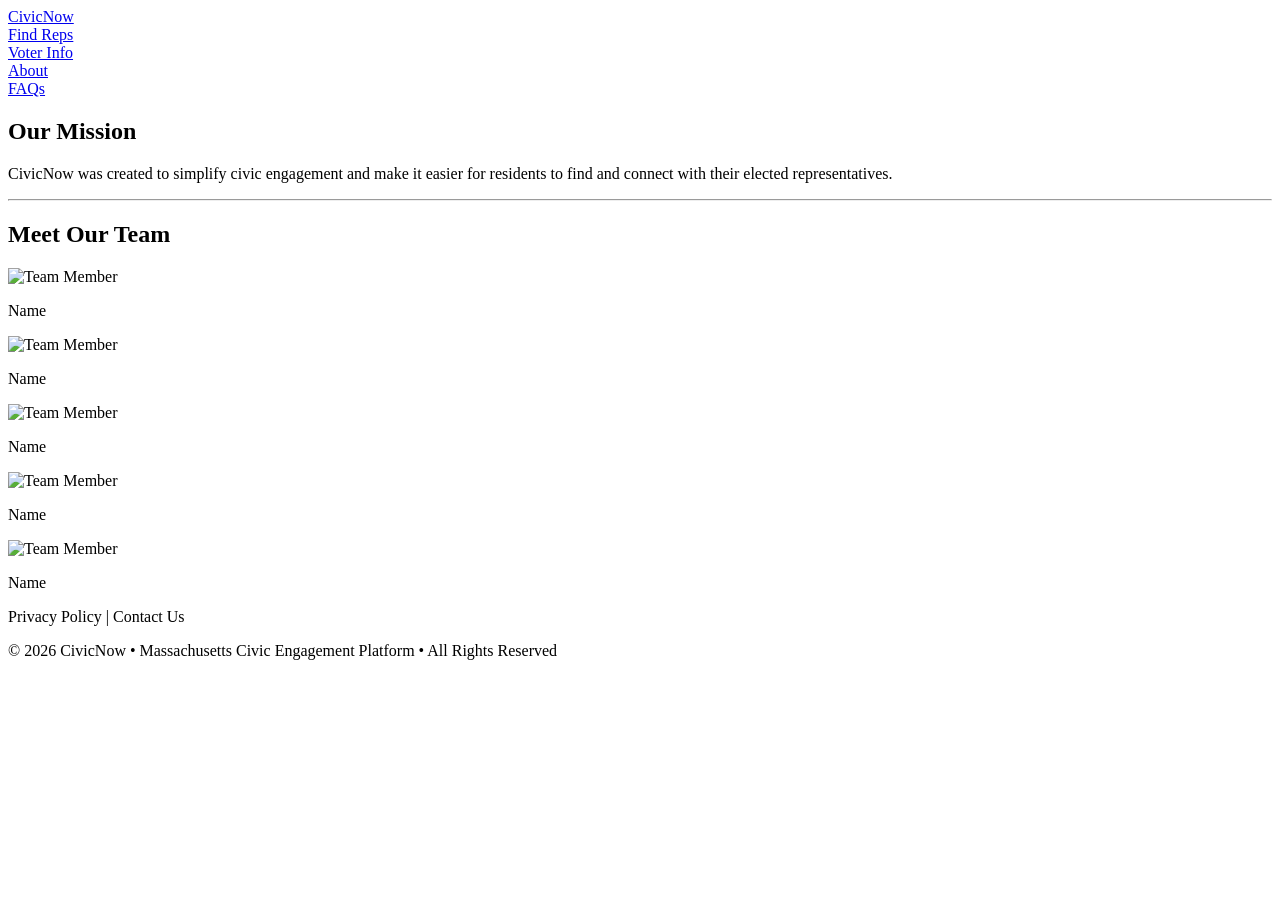
==== About.html @ c59959f0 "Update About.html" ====
<!DOCTYPE html>
<html lang="en">

<head>

<meta charset="UTF-8">
<meta name="viewport" content="width=device-width, initial-scale=1.0">

<title>CivicNow</title>

<link rel="preconnect" href="https://fonts.googleapis.com">
<link rel="preconnect" href="https://fonts.gstatic.com" crossorigin>

<link href="https://fonts.googleapis.com/css2?family=Inter:wght@400;600&display=swap" rel="stylesheet">

<link rel="stylesheet" href="style.css">

</head>

<body>


<!-- HEADER -->

<header>

<div class="header-container">

<a href="index.html"><div class="logo"> <div class="nav-box">
CivicNow</div>
</div>
</a>

<!--Navigation-->
<nav class="main-nav">

<a href="FindReps.html">
<div class="nav-box">Find Reps</div>
</a>

<a href="VoterInfo.html">
<div class="nav-box">Voter Info</div>
</a>

<a href="About.html" class="active">
<div class="nav-box">About</div>
</a>

<a href="FAQs.html">
<div class="nav-box">FAQs</div>
</a>
</nav>

</div>

</header>



<!-- MAIN -->

<main class="container">

<!-- HERO SECTION -->

<section class="hero">

<h1>Our Mission</h1>

<p>CivicNow was created to simplify civic engagement and make it easier
for residents to find and connect with their elected representatives.</p>


</div>

</section>


</main>

<hr>

<section class="team-section">

<h2>Meet Our Team</h2>

<div class="team-grid">

<div class="team-member">
<img src="one.jpeg" alt="Team Member">
<p>Name</p>
</div>

<div class="team-member">
<img src="two.jpeg" alt="Team Member">
<p>Name</p>
</div>

<div class="team-member">
<img src="three.jpeg" alt="Team Member">
<p>Name</p>
</div>

<div class="team-member">
<img src="one.jpeg" alt="Team Member">
<p>Name</p>
</div>

<div class="team-member">
<img src="two.jpeg" alt="Team Member">
<p>Name</p>
</div>

</div>

</section>

<!-- FOOTER -->

<footer>
<p>Privacy Policy | Contact Us</p>


<p>© 2026 CivicNow • Massachusetts Civic Engagement Platform • All Rights Reserved</p>

</footer>


</body>
</html>
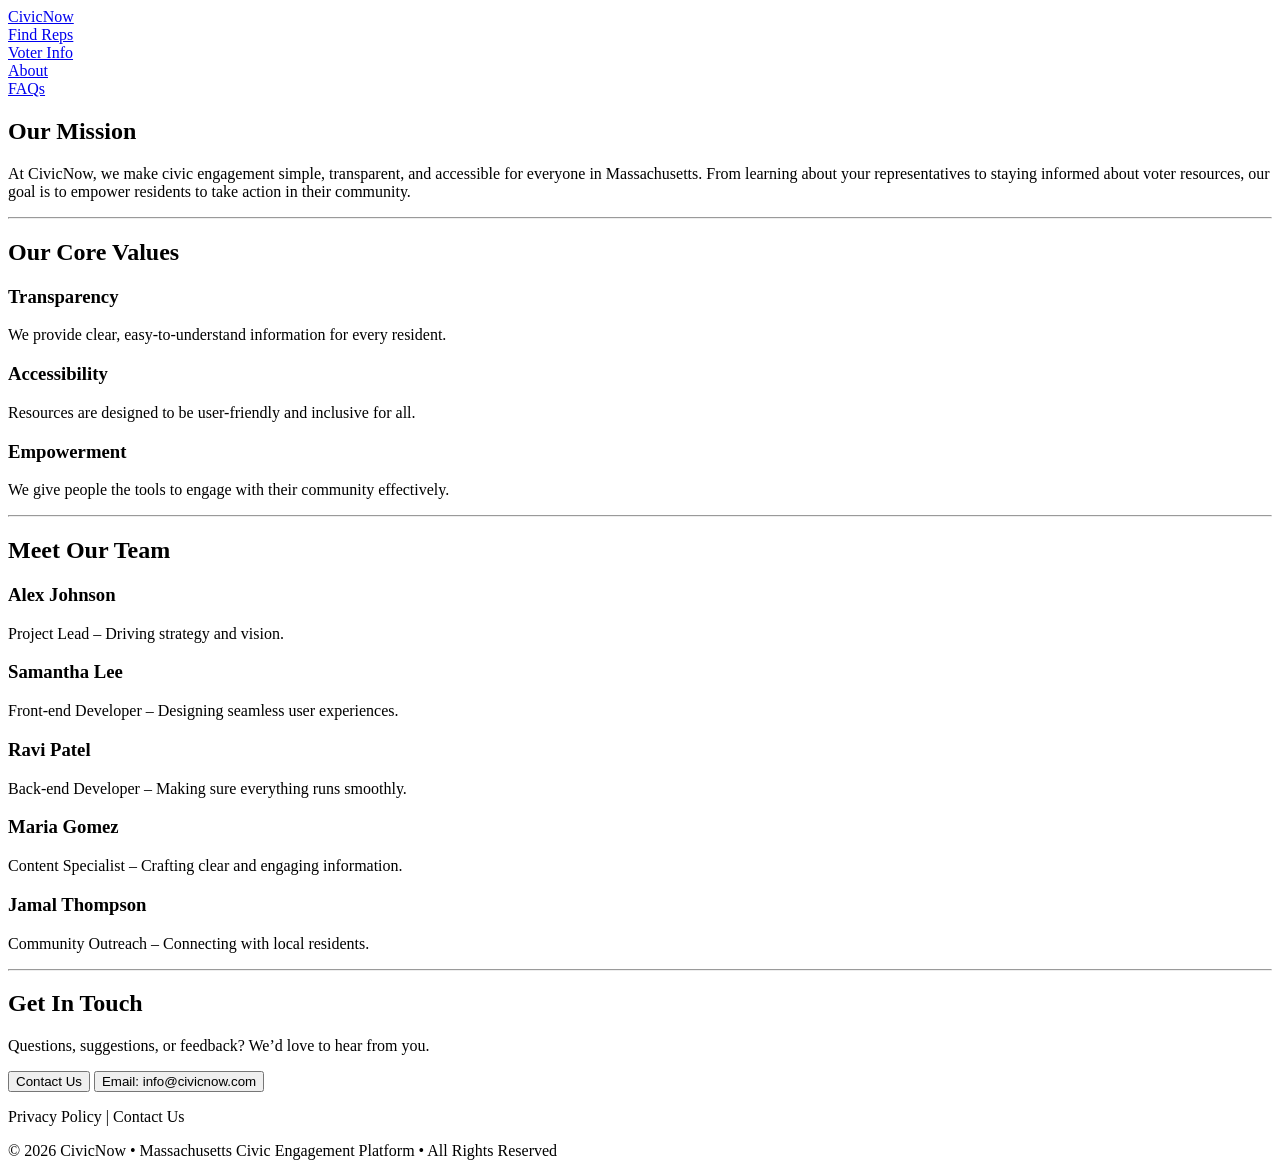
==== commit 405a53f9: "Update About.html" ====
--- a/About.html
+++ b/About.html
@@ -57,63 +57,77 @@
 
 
 
-<!-- MAIN -->
-
 <main class="container">
 
-<!-- HERO SECTION -->
+  <!-- Mission Section -->
+  <section class="hero">
+    <h1>Our Mission</h1>
+    <p>At CivicNow, we make civic engagement simple, transparent, and accessible for everyone in Massachusetts. From learning about your representatives to staying informed about voter resources, our goal is to empower residents to take action in their community.</p>
+  </section>
 
-<section class="hero">
+  <hr>
 
-<h1>Our Mission</h1>
+  <!-- Values Section -->
+  <section class="values-section">
+    <h2>Our Core Values</h2>
+    <div class="values-grid">
+      <div class="value-card">
+        <h3>Transparency</h3>
+        <p>We provide clear, easy-to-understand information for every resident.</p>
+      </div>
+      <div class="value-card">
+        <h3>Accessibility</h3>
+        <p>Resources are designed to be user-friendly and inclusive for all.</p>
+      </div>
+      <div class="value-card">
+        <h3>Empowerment</h3>
+        <p>We give people the tools to engage with their community effectively.</p>
+      </div>
+    </div>
+  </section>
 
-<p>CivicNow was created to simplify civic engagement and make it easier
-for residents to find and connect with their elected representatives.</p>
+  <hr>
 
+  <!-- Team Section -->
+  <section class="team-section">
+    <h2>Meet Our Team</h2>
+    <div class="team-grid">
+      <div class="team-member">
+        <h3>Alex Johnson</h3>
+        <p>Project Lead – Driving strategy and vision.</p>
+      </div>
+      <div class="team-member">
+        <h3>Samantha Lee</h3>
+        <p>Front-end Developer – Designing seamless user experiences.</p>
+      </div>
+      <div class="team-member">
+        <h3>Ravi Patel</h3>
+        <p>Back-end Developer – Making sure everything runs smoothly.</p>
+      </div>
+      <div class="team-member">
+        <h3>Maria Gomez</h3>
+        <p>Content Specialist – Crafting clear and engaging information.</p>
+      </div>
+      <div class="team-member">
+        <h3>Jamal Thompson</h3>
+        <p>Community Outreach – Connecting with local residents.</p>
+      </div>
+    </div>
+  </section>
 
-</div>
+  <hr>
 
-</section>
-
+  <!-- Contact Section -->
+  <section class="contact-section">
+    <h2>Get In Touch</h2>
+    <p>Questions, suggestions, or feedback? We’d love to hear from you.</p>
+    <div class="contact-buttons">
+      <button class="contact-btn">Contact Us</button>
+      <button class="contact-btn">Email: info@civicnow.com</button>
+    </div>
+  </section>
 
 </main>
-
-<hr>
-
-<section class="team-section">
-
-<h2>Meet Our Team</h2>
-
-<div class="team-grid">
-
-<div class="team-member">
-<img src="one.jpeg" alt="Team Member">
-<p>Name</p>
-</div>
-
-<div class="team-member">
-<img src="two.jpeg" alt="Team Member">
-<p>Name</p>
-</div>
-
-<div class="team-member">
-<img src="three.jpeg" alt="Team Member">
-<p>Name</p>
-</div>
-
-<div class="team-member">
-<img src="one.jpeg" alt="Team Member">
-<p>Name</p>
-</div>
-
-<div class="team-member">
-<img src="two.jpeg" alt="Team Member">
-<p>Name</p>
-</div>
-
-</div>
-
-</section>
 
 <!-- FOOTER -->
 
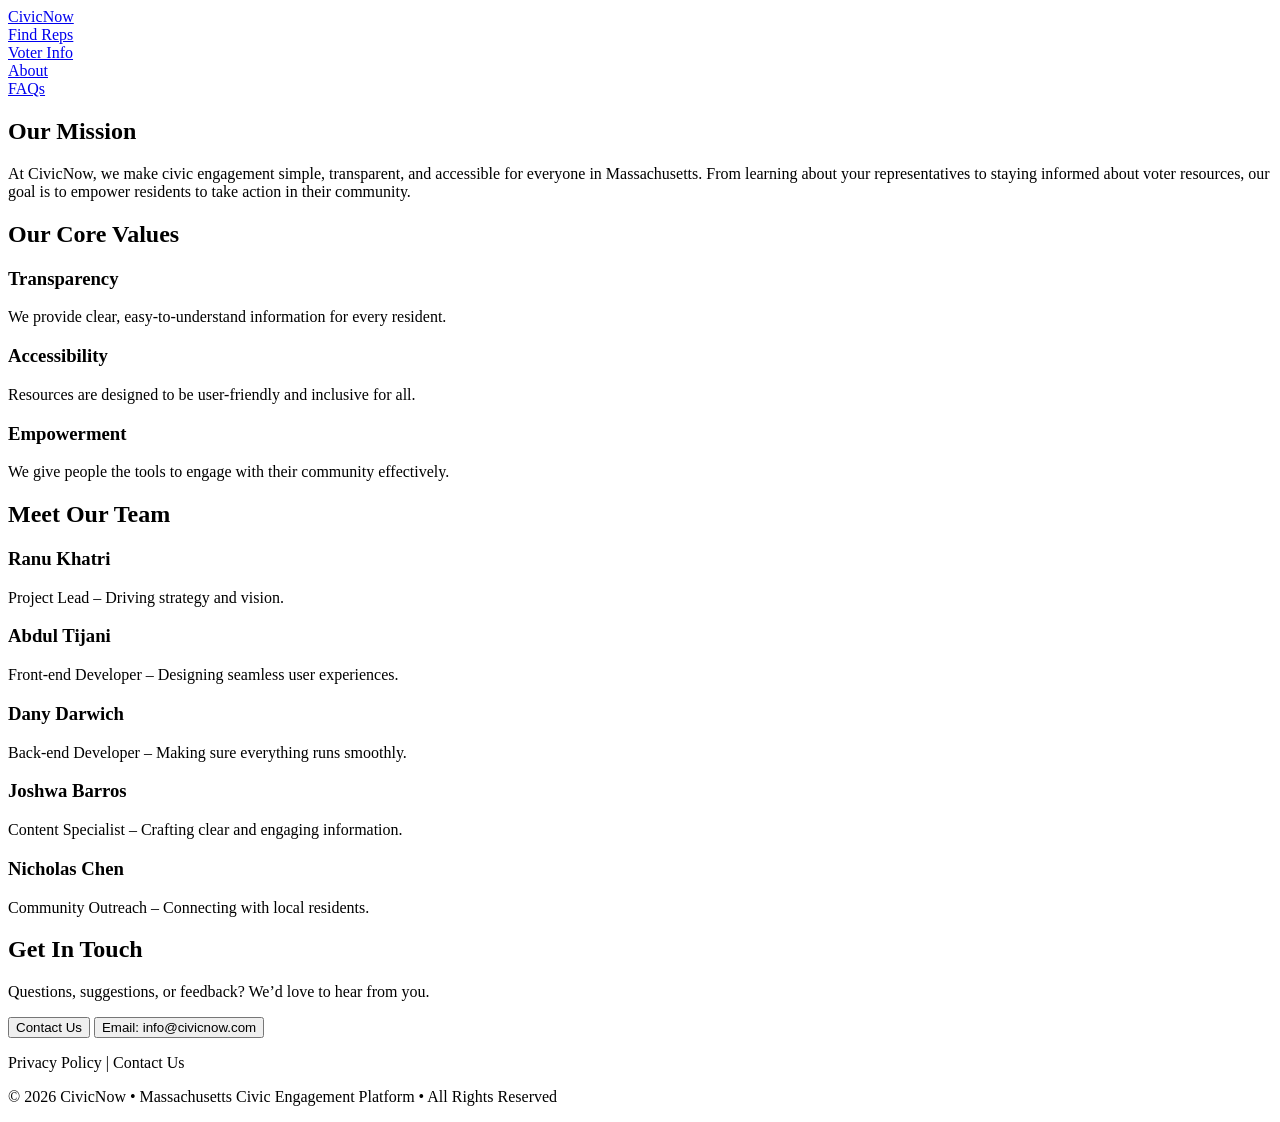
==== commit ea955521: "Update About.html" ====
--- a/About.html
+++ b/About.html
@@ -57,15 +57,17 @@
 
 
 
+<!-- MAIN -->
+
 <main class="container">
 
-  <!-- Mission Section -->
+<!-- HERO SECTION -->
+
+   <!-- Mission Section -->
   <section class="hero">
     <h1>Our Mission</h1>
     <p>At CivicNow, we make civic engagement simple, transparent, and accessible for everyone in Massachusetts. From learning about your representatives to staying informed about voter resources, our goal is to empower residents to take action in their community.</p>
   </section>
-
-  <hr>
 
   <!-- Values Section -->
   <section class="values-section">
@@ -86,46 +88,38 @@
     </div>
   </section>
 
-  <hr>
-
   <!-- Team Section -->
   <section class="team-section">
     <h2>Meet Our Team</h2>
     <div class="team-grid">
       <div class="team-member">
-        <h3>Alex Johnson</h3>
+        <h3>Ranu Khatri</h3>
         <p>Project Lead – Driving strategy and vision.</p>
       </div>
       <div class="team-member">
-        <h3>Samantha Lee</h3>
+        <h3>Abdul Tijani</h3>
         <p>Front-end Developer – Designing seamless user experiences.</p>
       </div>
       <div class="team-member">
-        <h3>Ravi Patel</h3>
+        <h3>Dany Darwich</h3>
         <p>Back-end Developer – Making sure everything runs smoothly.</p>
       </div>
       <div class="team-member">
-        <h3>Maria Gomez</h3>
+        <h3>Joshwa Barros</h3>
         <p>Content Specialist – Crafting clear and engaging information.</p>
       </div>
       <div class="team-member">
-        <h3>Jamal Thompson</h3>
+        <h3>Nicholas Chen</h3>
         <p>Community Outreach – Connecting with local residents.</p>
       </div>
     </div>
   </section>
 
-  <hr>
-
   <!-- Contact Section -->
   <section class="contact-section">
     <h2>Get In Touch</h2>
     <p>Questions, suggestions, or feedback? We’d love to hear from you.</p>
-    <div class="contact-buttons">
-      <button class="contact-btn">Contact Us</button>
-      <button class="contact-btn">Email: info@civicnow.com</button>
-    </div>
-  </section>
+    <div class="contact-buttons"> <button class="contact-btn">Contact Us</button> <button class="contact-btn">Email: info@civicnow.com</button> </div> </section>
 
 </main>
 
@@ -142,3 +136,4 @@
 
 </body>
 </html>
+
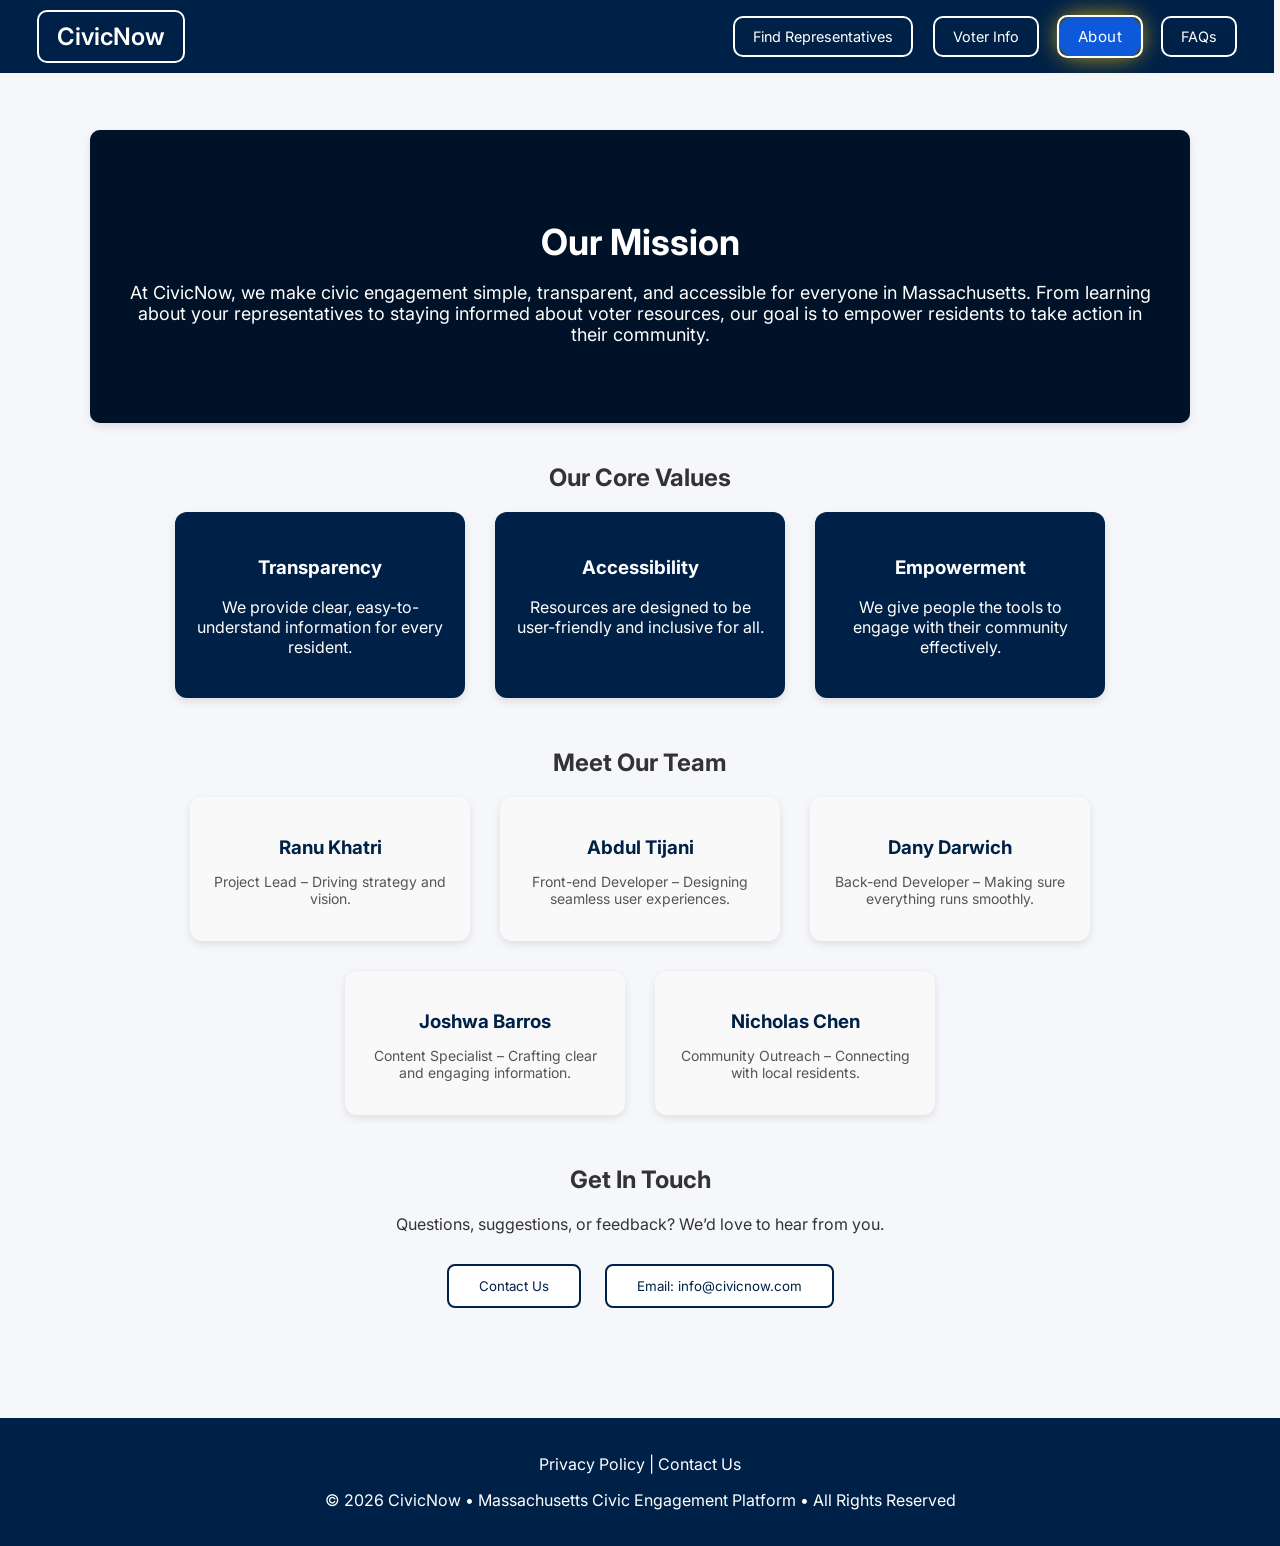
==== commit 9e67611a: "Update About.html" ====
--- a/About.html
+++ b/About.html
@@ -35,7 +35,7 @@
 <nav class="main-nav">
 
 <a href="FindReps.html">
-<div class="nav-box">Find Reps</div>
+<div class="nav-box">Find Representatives</div>
 </a>
 
 <a href="VoterInfo.html">
--- a/style.css
+++ b/style.css
@@ -0,0 +1,615 @@
+/* GLOBAL */
+
+body {
+
+font-family: 'Inter', Arial, sans-serif;
+
+margin: 0;
+padding: 0;
+
+background-color: #f5f7fa;
+
+color: #333;
+
+}
+
+
+
+/* HEADER */
+
+header {
+
+background-color: #002147;
+
+color: white;
+
+padding: 20px 40px;
+
+}
+
+.header {
+  
+  top: 0;
+
+  padding: 10px;
+}
+
+
+a, a:active {
+  text-decoration: none;
+  color: #ffffff;
+}
+
+.header-container {
+
+display: flex;
+
+justify-content: space-between;
+
+align-items: center;
+
+max-width: 1200px;
+
+margin: auto;
+
+}
+
+
+
+.logo {
+
+font-size: 24px;
+
+font-weight: 600;
+
+}
+
+
+
+/* NAVIGATION */
+
+.main-nav {
+
+display: flex;
+
+gap: 20px;
+
+}
+
+
+
+.main-nav a {
+
+text-decoration: none;
+
+}
+
+/* Highlights the current/active page */
+.main-nav a.active {
+  background-color: #0e59da;
+  box-shadow: 0 0 20px rgba(255, 204, 0, 0.7);
+transform: scale(1.05);
+border-radius: 36px;
+text-decoration: none;
+}
+
+
+
+.nav-box {
+
+padding: 10px 18px;
+
+border: 2px solid white;
+
+border-radius: 10px;
+
+color: white;
+
+transition: all .2s ease;
+
+}
+
+
+
+.nav-box:hover {
+
+background-color: #C9A227;
+
+color: black;
+
+transform: scale(1.05);
+
+}
+
+
+
+/* MAIN CONTAINER */
+
+.container {
+
+max-width: 1100px;
+
+margin: auto;
+
+padding: 40px 20px;
+
+}
+
+
+
+/* HERO */
+
+.hero {
+
+background: #002147;
+
+padding: 60px 30px;
+
+text-align: center;
+
+border-radius: 10px;
+
+margin-bottom: 40px;
+
+box-shadow: 0 4px 10px rgba(0,0,0,0.1);
+
+}
+
+
+
+.hero h1 {
+
+font-size: 36px;
+
+margin-bottom: 10px;
+
+}
+
+
+
+.hero p {
+
+font-size: 18px;
+
+color: #555;
+
+}
+
+
+.home-page .hero {
+
+  background-image: url("mass.jpeg");
+
+
+  background-size: cover;
+  background-position: center;
+  background-repeat: no-repeat;
+
+  padding: 130px 30px;
+
+  border-radius: 10px;
+
+  text-align: center;
+
+  color: white;
+
+}
+
+.hero h1{
+  color:white;
+}
+
+.hero p{
+  color:white;
+  font-size:18px;
+}
+
+/* Darkened image on main page so text is readable  */
+.hero{
+  position:relative;
+}
+
+.hero::before{
+
+  content:"";
+  position:absolute;
+
+  top:0;
+  left:0;
+
+  width:100%;
+  height:100%;
+
+  background:rgba(0,0,0,0.45);
+
+  border-radius:10px;
+
+}
+
+.hero h1,
+.hero p,
+.search-box{
+
+  position:relative;
+  z-index:1;
+
+}
+
+/* SEARCH */
+
+.search-box {
+
+margin-top: 20px;
+
+}
+
+
+
+.search-box input {
+
+padding: 12px;
+
+width: 260px;
+
+border: 1px solid #ccc;
+
+border-radius: 6px;
+
+}
+
+
+
+.search-box button {
+
+padding: 12px 18px;
+
+border: none;
+
+background-color: #002147;
+
+color: white;
+
+border-radius: 6px;
+
+cursor: pointer;
+
+margin-left: 10px;
+
+}
+
+
+
+.search-box button:hover {
+
+background-color: #C9A227;
+
+color: black;
+
+}
+
+
+
+/* INFO SECTION */
+
+.info-section {
+
+margin-top: 40px;
+
+}
+
+
+
+.info-section h2 {
+
+text-align: center;
+
+margin-bottom: 30px;
+
+}
+
+
+
+.info-grid {
+
+display: flex;
+
+gap: 20px;
+
+justify-content: center;
+
+flex-wrap: wrap;
+
+}
+
+
+
+.info-box {
+
+background: white;
+
+
+padding: 30px;
+
+border-radius: 10px;
+
+text-align: center;
+
+flex: 1;
+
+min-width: 220px;
+
+border: 1px solid #ddd;
+
+box-shadow: 0 3px 8px rgba(0,0,0,0.1);
+
+}
+
+
+
+
+.info-box{
+    width:30%;
+    height:300px;
+
+    display:flex;
+    flex-direction:column;
+    justify-content:space-between;
+    align-items:center;
+
+    text-align:center;
+
+    padding:20px;
+    box-sizing:border-box;
+
+    border:2px solid #ccc;
+    border-radius:10px;
+
+    background:#f9f9f9;
+}
+
+.info-box img{
+    width:200px;
+    height:auto;
+}
+
+.info-box h2{
+    margin:0;
+}
+
+.info-box p{
+    margin:0;
+}
+
+
+
+
+
+/* FEATURE SECTION */
+
+.feature {
+
+margin-top: 40px;
+
+}
+
+
+
+.feature-box {
+
+background: #002147;
+
+color: white;
+
+padding: 40px;
+
+border-radius: 10px;
+
+text-align: center;
+
+}
+
+
+
+/* FOOTER */
+
+footer {
+
+margin-top: 60px;
+
+background: #002147;
+
+color: white;
+
+text-align: center;
+
+padding: 20px;
+
+}
+
+
+
+/* RESPONSIVE DESIGN */
+
+@media (max-width: 768px) {
+
+.header-container {
+
+flex-direction: column;
+
+gap: 15px;
+
+}
+
+
+
+.main-nav {
+
+flex-direction: column;
+
+align-items: center;
+
+display:flex;
+  justify-content:center;
+  gap:10px;
+  flex-wrap:wrap;
+
+}
+
+
+
+.search-box input {
+
+width: 100%;
+
+margin-bottom: 10px;
+
+}
+
+
+.search-box{
+  display: flex;
+  flex-direction: column;
+  align-items: center;
+}
+
+.search-box button {
+
+width: 100%;
+
+margin-left: 0;
+
+}
+
+}
+
+
+
+@media (min-width: 769px) {
+
+  header {
+    position: fixed;
+    top: 0;
+    width: 98%;
+    z-index: 1000;
+    font-size:0.9rem;
+    padding:10px;
+  }
+
+  body {
+    padding-top: 90px; /* prevents content from hiding under header */
+  }
+
+}
+
+/* ==============================
+   ABOUT PAGE STYLES
+   mission, values, team, and contact
+   ============================== */
+
+/* Values Section */
+.values-section {
+  text-align: center;
+  margin-top: 40px;
+}
+
+.values-grid {
+  display: flex;
+  justify-content: center;
+  flex-wrap: wrap;
+  gap: 30px;
+  margin-top: 20px;
+}
+
+.value-card {
+  background: #002147; /* matches site color */
+  color: white;
+  padding: 25px 20px;
+  border-radius: 12px;
+  min-width: 220px;
+  max-width: 250px;
+  box-shadow: 0 4px 10px rgba(0,0,0,0.1);
+  transition: transform 0.2s ease;
+}
+
+.value-card:hover {
+  transform: scale(1.05);
+}
+
+/* Team Section */
+.team-section {
+  text-align: center;
+  margin-top: 50px;
+}
+
+.team-grid {
+  display: flex;
+  justify-content: center;
+  flex-wrap: wrap;
+  gap: 30px;
+  margin-top: 20px;
+}
+
+.team-member {
+  background: #f9f9f9;
+  padding: 20px 15px;
+  border-radius: 12px;
+  min-width: 220px;
+  max-width: 250px;
+  box-shadow: 0 3px 8px rgba(0,0,0,0.1);
+  transition: transform 0.2s ease;
+}
+
+.team-member h3 {
+  margin-bottom: 10px;
+  color: #002147;
+}
+
+.team-member p {
+  font-size: 14px;
+  color: #555;
+}
+
+.team-member:hover {
+  transform: scale(1.05);
+}
+
+/* Contact Section */
+.contact-section {
+  text-align: center;
+  margin-top: 50px;
+}
+
+.contact-buttons {
+  margin-top: 20px;
+}
+
+.contact-btn {
+  padding: 12px 30px;
+  margin: 10px;
+  border: 2px solid #002147;
+  background: white;
+  color: #002147;
+  border-radius: 8px;
+  font-family: 'Inter', sans-serif;
+  cursor: pointer;
+  transition: all 0.2s ease;
+}
+
+.contact-btn:hover {
+  background: #C9A227;
+  color: black;
+  transform: scale(1.05);
+}
+
+/* Responsive for About page */
+@media (max-width: 768px) {
+  .values-grid, .team-grid {
+    flex-direction: column;
+    align-items: center;
+  }
+
+  .contact-btn {
+    width: 80%;
+    margin: 10px 0;
+  }
+}
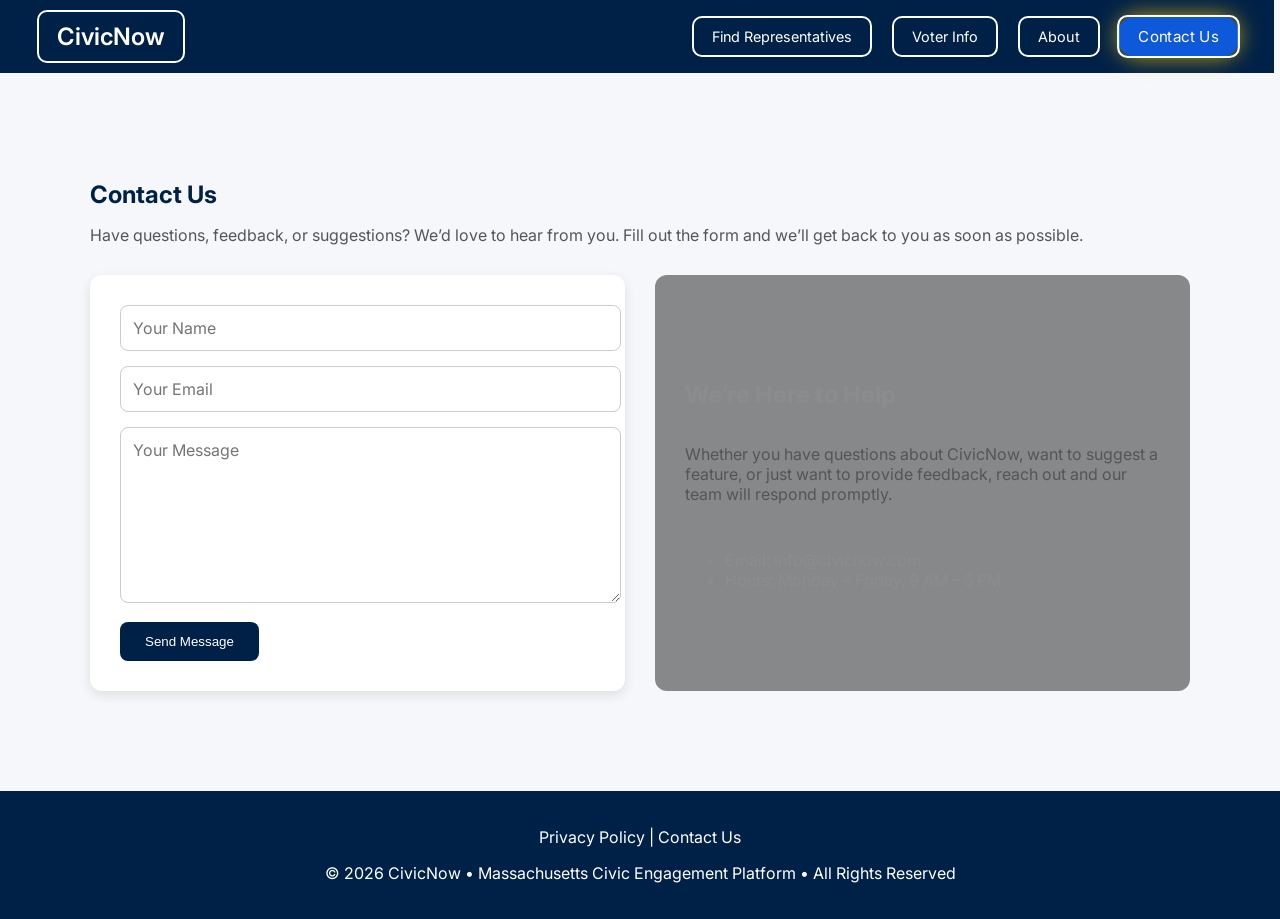
==== commit 21b3c675: "Update About.html" ====
--- a/About.html
+++ b/About.html
@@ -2,138 +2,68 @@
 <html lang="en">
 
 <head>
-
 <meta charset="UTF-8">
 <meta name="viewport" content="width=device-width, initial-scale=1.0">
-
-<title>CivicNow</title>
+<title>CivicNow | Contact Us</title>
 
 <link rel="preconnect" href="https://fonts.googleapis.com">
 <link rel="preconnect" href="https://fonts.gstatic.com" crossorigin>
-
 <link href="https://fonts.googleapis.com/css2?family=Inter:wght@400;600&display=swap" rel="stylesheet">
-
 <link rel="stylesheet" href="style.css">
-
 </head>
 
 <body>
 
-
 <!-- HEADER -->
-
 <header>
-
-<div class="header-container">
-
-<a href="index.html"><div class="logo"> <div class="nav-box">
-CivicNow</div>
-</div>
-</a>
-
-<!--Navigation-->
-<nav class="main-nav">
-
-<a href="FindReps.html">
-<div class="nav-box">Find Representatives</div>
-</a>
-
-<a href="VoterInfo.html">
-<div class="nav-box">Voter Info</div>
-</a>
-
-<a href="About.html" class="active">
-<div class="nav-box">About</div>
-</a>
-
-<a href="FAQs.html">
-<div class="nav-box">FAQs</div>
-</a>
-</nav>
-
-</div>
-
+  <div class="header-container">
+    <a href="index.html">
+      <div class="logo"><div class="nav-box">CivicNow</div></div>
+    </a>
+    <nav class="main-nav">
+      <a href="FindReps.html"><div class="nav-box">Find Representatives</div></a>
+      <a href="VoterInfo.html"><div class="nav-box">Voter Info</div></a>
+      <a href="About.html"><div class="nav-box">About</div></a>
+      <a href="Contact.html" class="active"><div class="nav-box">Contact Us</div></a>
+    </nav>
+  </div>
 </header>
 
+<!-- MAIN -->
+<main class="container">
+  <section class="contact-section">
+    <h1>Contact Us</h1>
+    <p>Have questions, feedback, or suggestions? We’d love to hear from you. Fill out the form and we’ll get back to you as soon as possible.</p>
 
+    <div class="contact-wrapper">
 
-<!-- MAIN -->
+      <!-- LEFT: FORM -->
+      <form class="contact-form" action="YOUR_FORM_HANDLER_URL" method="POST">
+        <input type="text" name="name" placeholder="Your Name" required>
+        <input type="email" name="email" placeholder="Your Email" required>
+        <textarea name="message" placeholder="Your Message" required></textarea>
+        <button type="submit">Send Message</button>
+      </form>
 
-<main class="container">
+      <!-- RIGHT: INFO PANEL -->
+      <div class="contact-info">
+        <h2>We’re Here to Help</h2>
+        <p>Whether you have questions about CivicNow, want to suggest a feature, or just want to provide feedback, reach out and our team will respond promptly.</p>
+        <ul>
+          <li>Email: <a href="mailto:info@civicnow.com">info@civicnow.com</a></li>
+          <li>Hours: Monday – Friday, 9 AM – 5 PM</li>
+        </ul>
+      </div>
 
-<!-- HERO SECTION -->
-
-   <!-- Mission Section -->
-  <section class="hero">
-    <h1>Our Mission</h1>
-    <p>At CivicNow, we make civic engagement simple, transparent, and accessible for everyone in Massachusetts. From learning about your representatives to staying informed about voter resources, our goal is to empower residents to take action in their community.</p>
-  </section>
-
-  <!-- Values Section -->
-  <section class="values-section">
-    <h2>Our Core Values</h2>
-    <div class="values-grid">
-      <div class="value-card">
-        <h3>Transparency</h3>
-        <p>We provide clear, easy-to-understand information for every resident.</p>
-      </div>
-      <div class="value-card">
-        <h3>Accessibility</h3>
-        <p>Resources are designed to be user-friendly and inclusive for all.</p>
-      </div>
-      <div class="value-card">
-        <h3>Empowerment</h3>
-        <p>We give people the tools to engage with their community effectively.</p>
-      </div>
     </div>
   </section>
-
-  <!-- Team Section -->
-  <section class="team-section">
-    <h2>Meet Our Team</h2>
-    <div class="team-grid">
-      <div class="team-member">
-        <h3>Ranu Khatri</h3>
-        <p>Project Lead – Driving strategy and vision.</p>
-      </div>
-      <div class="team-member">
-        <h3>Abdul Tijani</h3>
-        <p>Front-end Developer – Designing seamless user experiences.</p>
-      </div>
-      <div class="team-member">
-        <h3>Dany Darwich</h3>
-        <p>Back-end Developer – Making sure everything runs smoothly.</p>
-      </div>
-      <div class="team-member">
-        <h3>Joshwa Barros</h3>
-        <p>Content Specialist – Crafting clear and engaging information.</p>
-      </div>
-      <div class="team-member">
-        <h3>Nicholas Chen</h3>
-        <p>Community Outreach – Connecting with local residents.</p>
-      </div>
-    </div>
-  </section>
-
-  <!-- Contact Section -->
-  <section class="contact-section">
-    <h2>Get In Touch</h2>
-    <p>Questions, suggestions, or feedback? We’d love to hear from you.</p>
-    <div class="contact-buttons"> <button class="contact-btn">Contact Us</button> <button class="contact-btn">Email: info@civicnow.com</button> </div> </section>
-
 </main>
 
 <!-- FOOTER -->
-
 <footer>
-<p>Privacy Policy | Contact Us</p>
-
-
-<p>© 2026 CivicNow • Massachusetts Civic Engagement Platform • All Rights Reserved</p>
-
+  <p><a href="PrivacyPolicy.html">Privacy Policy</a> | Contact Us</p>
+  <p>© 2026 CivicNow • Massachusetts Civic Engagement Platform • All Rights Reserved</p>
 </footer>
-
 
 </body>
 </html>
-
--- a/style.css
+++ b/style.css
@@ -613,3 +613,482 @@
     margin: 10px 0;
   }
 }
+
+/*FAQs Page starts here*/
+
+/* FAQ LAYOUT */
+
+.faq-wrapper{
+display:grid;
+grid-template-columns:220px 1fr;
+gap:40px;
+max-width:1100px;
+margin:auto;
+padding:60px 20px;
+}
+
+/* SIDEBAR */
+
+.faq-sidebar{
+position:sticky;
+top:120px;
+height:fit-content;
+}
+
+.faq-sidebar h3{
+margin-bottom:15px;
+}
+
+.faq-sidebar ul{
+list-style:none;
+padding:0;
+}
+
+.faq-sidebar li{
+margin-bottom:10px;
+}
+
+.faq-sidebar a{
+text-decoration:none;
+color:#333;
+font-weight:500;
+}
+
+.faq-sidebar a:hover{
+color:#2563eb;
+}
+
+
+/* MAIN FAQ */
+
+.faq-content h1{
+margin-bottom:10px;
+}
+
+.faq-intro{
+margin-bottom:30px;
+color:#555;
+}
+
+/* SEARCH BAR */
+
+.faq-search{
+width:100%;
+max-width:400px;
+padding:12px;
+margin-bottom:40px;
+border:1px solid #ddd;
+border-radius:6px;
+}
+
+/* CATEGORY */
+
+.faq-category{
+margin-top:40px;
+margin-bottom:15px;
+border-bottom:2px solid #eee;
+padding-bottom:5px;
+}
+
+
+/* FAQ ITEMS */
+
+.faq-item{
+margin-bottom:20px;
+border-bottom:1px solid #ddd;
+padding-bottom:12px;
+}
+
+/* FAQ LINKS */
+
+.faq-content a{
+color:#2563eb;
+text-decoration:underline;
+}
+
+.faq-content a:hover{
+color:#1d4ed8;
+}
+
+summary{
+list-style:none;
+cursor:pointer;
+font-weight:600;
+font-size:18px;
+padding:10px 0;
+position:relative;
+}
+
+summary::after{
+content:"+";
+position:absolute;
+right:0;
+font-size:22px;
+}
+
+details[open] summary::after{
+content:"−";
+}
+
+.faq-item p{
+margin-top:10px;
+line-height:1.6;
+}
+
+.faq-item ul{
+margin-top:10px;
+padding-left:20px;
+line-height:1.6;
+}
+
+
+/* CONTACT */
+
+.faq-contact{
+margin-top:60px;
+text-align:center;
+padding:30px;
+background:#f5f5f5;
+border-radius:6px;
+}
+
+
+/* SCROLL REVEAL */
+
+.reveal{
+opacity:0;
+transform:translateY(40px);
+transition:all 0.6s ease;
+}
+
+.reveal.active{
+opacity:1;
+transform:translateY(0);
+}
+
+
+/* MOBILE */
+
+@media (max-width:768px){
+
+.faq-wrapper{
+grid-template-columns:1fr;
+}
+
+.faq-sidebar{
+position:static;
+margin-bottom:30px;
+}
+
+}
+
+
+
+
+/* FIND REPS PAGE */
+
+.rep-page{
+
+padding-top:120px;
+
+text-align:center;
+
+}
+
+
+.rep-hero h1{
+
+font-size:36px;
+
+margin-bottom:10px;
+
+color:#003A8F;
+
+}
+
+
+.rep-search-box{
+
+display:flex;
+
+justify-content:center;
+
+gap:10px;
+
+margin-top:20px;
+
+flex-wrap:wrap;
+
+}
+
+
+.rep-search-box input{
+
+padding:12px;
+
+font-size:16px;
+
+width:300px;
+
+border:1px solid #ccc;
+
+border-radius:6px;
+
+}
+
+
+.rep-search-box button{
+
+padding:12px 20px;
+
+font-size:16px;
+
+background:#003A8F;
+
+color:white;
+
+border:none;
+
+border-radius:6px;
+
+cursor:pointer;
+
+}
+
+
+.rep-search-box button:hover{
+
+background:#002766;
+
+}
+
+
+/* RESULTS */
+
+.rep-section{
+
+margin-top:60px;
+
+}
+
+
+.rep-section h2{
+
+margin-bottom:20px;
+
+color:#003A8F;
+
+}
+
+
+/* GRID */
+
+.rep-grid{
+
+display:grid;
+
+grid-template-columns:repeat(auto-fit,minmax(220px,1fr));
+
+gap:25px;
+
+margin-top:20px;
+
+}
+
+
+/* CARD */
+
+.rep-card{
+
+background:white;
+
+padding:20px;
+
+border-radius:10px;
+
+box-shadow:0 4px 12px rgba(0,0,0,0.1);
+
+}
+
+
+.rep-card img{
+
+width:100px;
+
+height:100px;
+
+object-fit:cover;
+
+border-radius:50%;
+
+margin-bottom:10px;
+
+}
+
+
+.rep-card h3{
+
+margin-bottom:6px;
+
+}
+
+
+.rep-role{
+
+font-size:14px;
+
+color:#555;
+
+}
+
+
+.rep-party{
+
+font-size:14px;
+
+color:#777;
+
+margin-bottom:10px;
+
+}
+
+
+.rep-card a{
+
+display:inline-block;
+
+padding:6px 12px;
+
+background:#003A8F;
+
+color:white;
+
+text-decoration:none;
+
+border-radius:4px;
+
+font-size:14px;
+
+}
+
+.neutrality{
+text-align:center;
+background:#f8f9fb;
+padding:8px;
+font-size:14px;
+color:#444;
+border-bottom:1px solid #eee;
+display:flex;
+justify-content:center;
+align-items:center;
+gap:6px;
+}
+
+/* CONTACT FORM */
+
+.contact-section {
+  margin-top: 50px;
+  text-align: left;
+}
+
+.contact-section h1 {
+  margin-bottom: 10px;
+  color: #002147;
+}
+
+.contact-section p {
+  margin-bottom: 30px;
+  color: #555;
+}
+
+.contact-wrapper {
+  display: flex;
+  gap: 30px;
+  flex-wrap: wrap;
+}
+
+/* LEFT FORM */
+.contact-form {
+  flex: 1;
+  min-width: 300px;
+  background: white;
+  padding: 30px;
+  border-radius: 12px;
+  box-shadow: 0 4px 12px rgba(0,0,0,0.1);
+}
+
+.contact-form input,
+.contact-form textarea {
+  width: 100%;
+  margin-bottom: 15px;
+  padding: 12px;
+  border: 1px solid #ccc;
+  border-radius: 8px;
+  font-family: 'Inter', sans-serif;
+  font-size: 16px;
+}
+
+.contact-form textarea {
+  min-height: 150px;
+  resize: vertical;
+}
+
+.contact-form button {
+  padding: 12px 25px;
+  background: #002147;
+  color: white;
+  border: none;
+  border-radius: 8px;
+  cursor: pointer;
+  transition: all 0.2s ease;
+}
+
+.contact-form button:hover {
+  background: #C9A227;
+  color: black;
+}
+
+/* RIGHT INFO BOX */
+.contact-info {
+  flex: 1;
+  min-width: 300px;
+  padding: 30px;
+  border-radius: 12px;
+  color: white;
+  background-image: url('mass.jpeg');
+  background-size: cover;
+  background-position: center;
+  position: relative;
+  display: flex;
+  flex-direction: column;
+  justify-content: center;
+}
+
+/* Overlay for readability */
+.contact-info::before {
+  content: '';
+  position: absolute;
+  top: 0; left: 0;
+  width: 100%;
+  height: 100%;
+  background: rgba(0,0,0,0.45);
+  border-radius: 12px;
+}
+
+.contact-info h3,
+.contact-info p {
+  position: relative;
+  z-index: 1;
+}
+
+/* RESPONSIVE */
+@media (max-width: 768px) {
+  .contact-wrapper {
+    flex-direction: column;
+  }
+
+  .contact-form,
+  .contact-info {
+    min-width: 100%;
+  }
+}
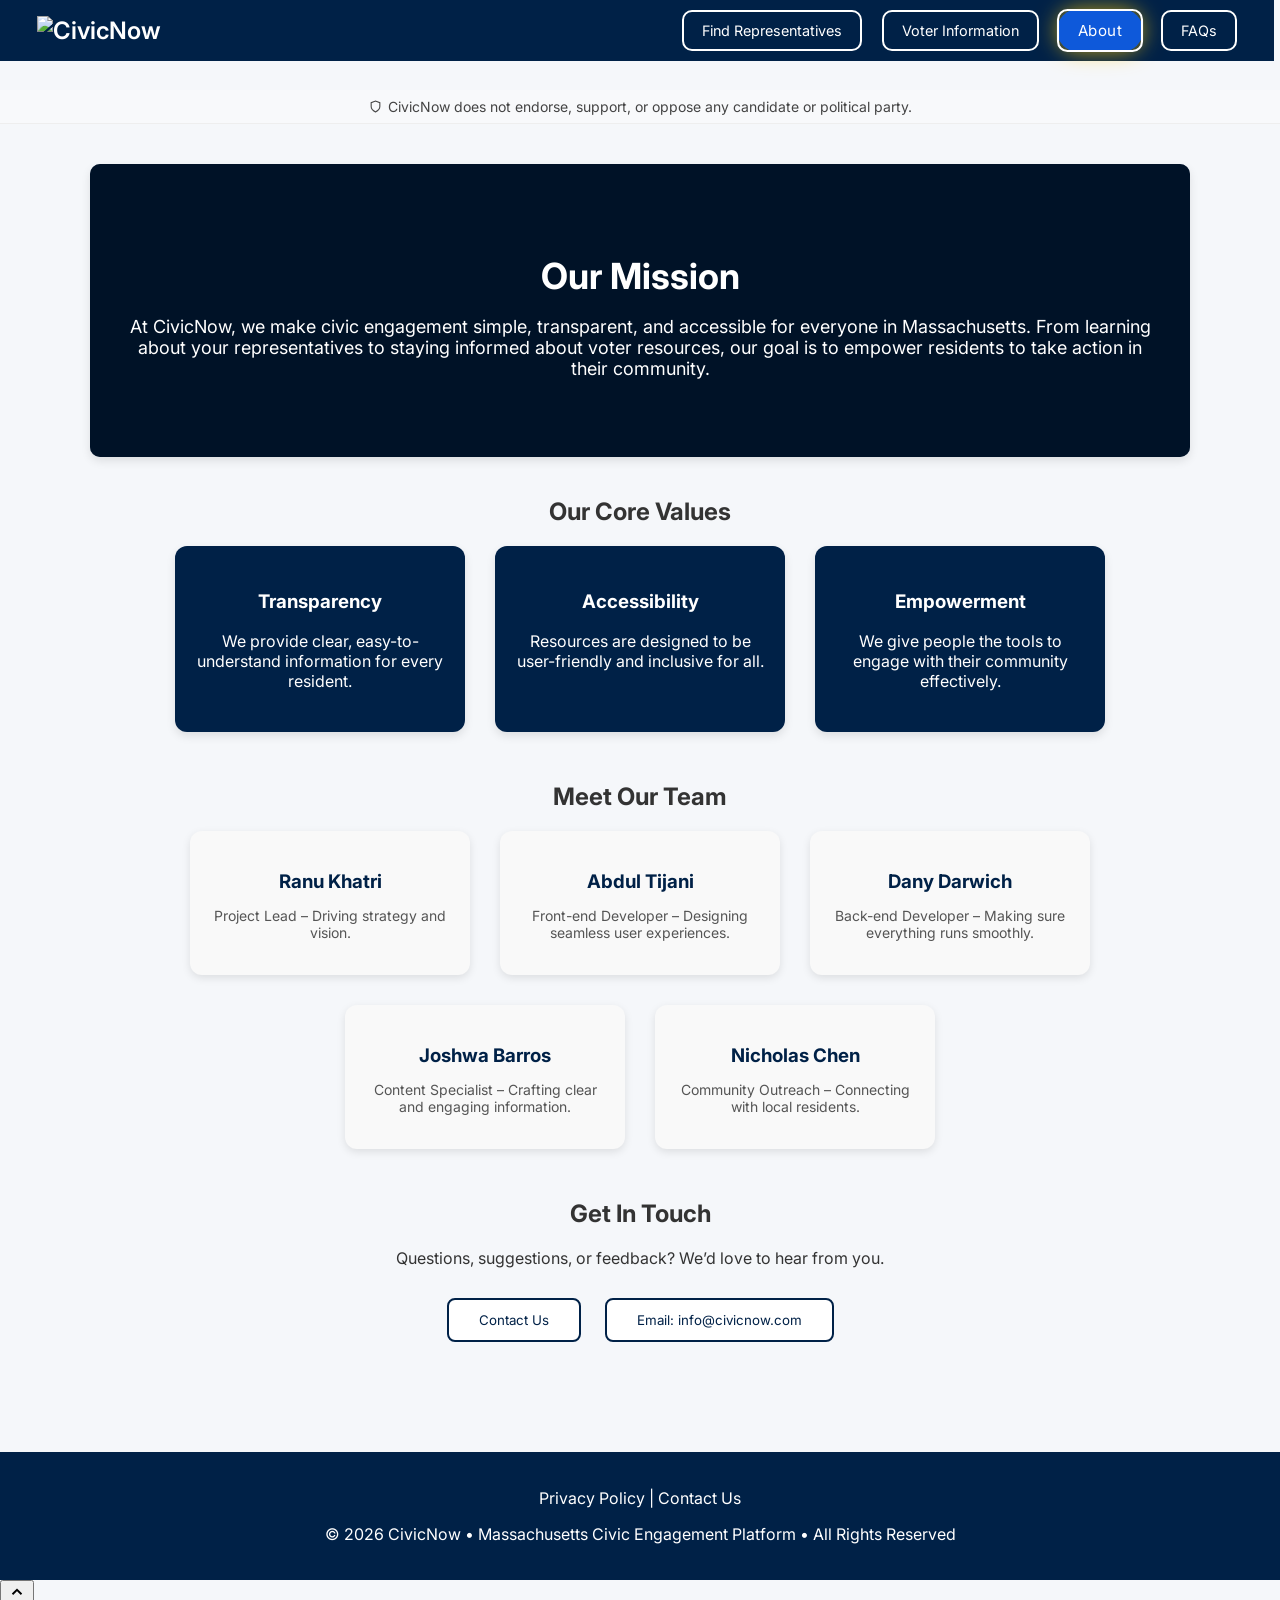
==== commit eb8b9b98: "Update About.html" ====
--- a/About.html
+++ b/About.html
@@ -2,68 +2,153 @@
 <html lang="en">
 
 <head>
+
 <meta charset="UTF-8">
 <meta name="viewport" content="width=device-width, initial-scale=1.0">
-<title>CivicNow | Contact Us</title>
+
+<title>CivicNow</title>
 
 <link rel="preconnect" href="https://fonts.googleapis.com">
 <link rel="preconnect" href="https://fonts.gstatic.com" crossorigin>
+
 <link href="https://fonts.googleapis.com/css2?family=Inter:wght@400;600&display=swap" rel="stylesheet">
-<link rel="stylesheet" href="style.css">
+
+  <link rel="icon" type="image/x-icon" href="favicon.ico" />
+  <link rel="icon" type="image/png" sizes="32x32" href="favicon-32.png" />
+  <link rel="icon" type="image/png" sizes="16x16" href="favicon-16.png" />
+  <link rel="apple-touch-icon" sizes="64x64" href="favicon-64.png" />
+  <link rel="stylesheet" href="style.css">
+
 </head>
 
 <body>
 
+
 <!-- HEADER -->
+
 <header>
-  <div class="header-container">
-    <a href="index.html">
-      <div class="logo"><div class="nav-box">CivicNow</div></div>
-    </a>
-    <nav class="main-nav">
-      <a href="FindReps.html"><div class="nav-box">Find Representatives</div></a>
-      <a href="VoterInfo.html"><div class="nav-box">Voter Info</div></a>
-      <a href="About.html"><div class="nav-box">About</div></a>
-      <a href="Contact.html" class="active"><div class="nav-box">Contact Us</div></a>
-    </nav>
-  </div>
+
+<div class="header-container">
+
+<a href="index.html"><div class="logo"><img src="wavcon.png" alt="CivicNow" class="logo-img" /></div>
+</a>
+
+<!--Navigation-->
+<nav class="main-nav">
+
+<a href="FindReps.html">
+<div class="nav-box">Find Representatives</div>
+</a>
+
+<a href="VoterInfo.html">
+<div class="nav-box">Voter Information</div>
+</a>
+
+<a href="About.html" class="active">
+<div class="nav-box">About</div>
+</a>
+
+<a href="FAQs.html">
+<div class="nav-box">FAQs</div>
+</a>
+</nav>
+
+</div>
+
 </header>
 
+<!-- NEUTRALITY BANNER -->
+<div class="neutrality">
+<svg width="13" height="13" fill="none" stroke="currentColor" stroke-width="2" viewBox="0 0 24 24">
+<path d="M12 22s8-4 8-10V5l-8-3-8 3v7c0 6 8 10 8 10z"/>
+</svg>
+CivicNow does not endorse, support, or oppose any candidate or political party.
+</div>
+
+
 <!-- MAIN -->
+
 <main class="container">
-  <section class="contact-section">
-    <h1>Contact Us</h1>
-    <p>Have questions, feedback, or suggestions? We’d love to hear from you. Fill out the form and we’ll get back to you as soon as possible.</p>
 
-    <div class="contact-wrapper">
+<!-- HERO SECTION -->
 
-      <!-- LEFT: FORM -->
-      <form class="contact-form" action="YOUR_FORM_HANDLER_URL" method="POST">
-        <input type="text" name="name" placeholder="Your Name" required>
-        <input type="email" name="email" placeholder="Your Email" required>
-        <textarea name="message" placeholder="Your Message" required></textarea>
-        <button type="submit">Send Message</button>
-      </form>
+   <!-- Mission Section -->
+  <section class="hero">
+    <h1>Our Mission</h1>
+    <p>At CivicNow, we make civic engagement simple, transparent, and accessible for everyone in Massachusetts. From learning about your representatives to staying informed about voter resources, our goal is to empower residents to take action in their community.</p>
+  </section>
 
-      <!-- RIGHT: INFO PANEL -->
-      <div class="contact-info">
-        <h2>We’re Here to Help</h2>
-        <p>Whether you have questions about CivicNow, want to suggest a feature, or just want to provide feedback, reach out and our team will respond promptly.</p>
-        <ul>
-          <li>Email: <a href="mailto:info@civicnow.com">info@civicnow.com</a></li>
-          <li>Hours: Monday – Friday, 9 AM – 5 PM</li>
-        </ul>
+  <!-- Values Section -->
+  <section class="values-section">
+    <h2>Our Core Values</h2>
+    <div class="values-grid">
+      <div class="value-card">
+        <h3>Transparency</h3>
+        <p>We provide clear, easy-to-understand information for every resident.</p>
       </div>
-
+      <div class="value-card">
+        <h3>Accessibility</h3>
+        <p>Resources are designed to be user-friendly and inclusive for all.</p>
+      </div>
+      <div class="value-card">
+        <h3>Empowerment</h3>
+        <p>We give people the tools to engage with their community effectively.</p>
+      </div>
     </div>
   </section>
+
+  <!-- Team Section -->
+  <section class="team-section">
+    <h2>Meet Our Team</h2>
+    <div class="team-grid">
+      <div class="team-member">
+        <h3>Ranu Khatri</h3>
+        <p>Project Lead – Driving strategy and vision.</p>
+      </div>
+      <div class="team-member">
+        <h3>Abdul Tijani</h3>
+        <p>Front-end Developer – Designing seamless user experiences.</p>
+      </div>
+      <div class="team-member">
+        <h3>Dany Darwich</h3>
+        <p>Back-end Developer – Making sure everything runs smoothly.</p>
+      </div>
+      <div class="team-member">
+        <h3>Joshwa Barros</h3>
+        <p>Content Specialist – Crafting clear and engaging information.</p>
+      </div>
+      <div class="team-member">
+        <h3>Nicholas Chen</h3>
+        <p>Community Outreach – Connecting with local residents.</p>
+      </div>
+    </div>
+  </section>
+
+  <!-- Contact Section -->
+  <section class="contact-section">
+    <h2>Get In Touch</h2>
+    <p>Questions, suggestions, or feedback? We’d love to hear from you.</p>
+    <div class="contact-buttons"> <button class="contact-btn">Contact Us</button> <button class="contact-btn" onclick="window.location.href='mailto:info@civicnow.com'">Email: info@civicnow.com</button> </div> </section>
+
 </main>
 
 <!-- FOOTER -->
+
 <footer>
-  <p><a href="PrivacyPolicy.html">Privacy Policy</a> | Contact Us</p>
-  <p>© 2026 CivicNow • Massachusetts Civic Engagement Platform • All Rights Reserved</p>
+<p>Privacy Policy | Contact Us</p>
+<p>&copy; 2026 CivicNow &bull; Massachusetts Civic Engagement Platform &bull; All Rights Reserved</p>
 </footer>
+
+<!-- BACK TO TOP -->
+<button class="back-to-top" id="backToTop" onclick="window.scrollTo({top:0,behavior:'smooth'})" aria-label="Back to top">
+  <svg width="18" height="18" viewBox="0 0 24 24" fill="none" stroke="currentColor" stroke-width="2.5"><polyline points="18 15 12 9 6 15"/></svg>
+</button>
+<script>
+window.addEventListener('scroll', function() {
+  var b = document.getElementById('backToTop');
+  if (b) b.classList.toggle('back-to-top--visible', window.scrollY > 400);
+});
+</script>
 
 </body>
 </html>
--- a/style.css
+++ b/style.css
@@ -986,109 +986,46 @@
 
 /* CONTACT FORM */
 
-.contact-section {
-  margin-top: 50px;
-  text-align: left;
-}
-
-.contact-section h1 {
-  margin-bottom: 10px;
-  color: #002147;
-}
-
-.contact-section p {
-  margin-bottom: 30px;
-  color: #555;
-}
-
-.contact-wrapper {
-  display: flex;
-  gap: 30px;
-  flex-wrap: wrap;
-}
-
-/* LEFT FORM */
-.contact-form {
-  flex: 1;
-  min-width: 300px;
-  background: white;
-  padding: 30px;
-  border-radius: 12px;
-  box-shadow: 0 4px 12px rgba(0,0,0,0.1);
-}
-
-.contact-form input,
-.contact-form textarea {
-  width: 100%;
-  margin-bottom: 15px;
-  padding: 12px;
-  border: 1px solid #ccc;
-  border-radius: 8px;
-  font-family: 'Inter', sans-serif;
-  font-size: 16px;
-}
-
-.contact-form textarea {
-  min-height: 150px;
-  resize: vertical;
-}
-
-.contact-form button {
-  padding: 12px 25px;
-  background: #002147;
-  color: white;
-  border: none;
-  border-radius: 8px;
-  cursor: pointer;
-  transition: all 0.2s ease;
-}
-
-.contact-form button:hover {
-  background: #C9A227;
-  color: black;
-}
-
-/* RIGHT INFO BOX */
-.contact-info {
-  flex: 1;
-  min-width: 300px;
-  padding: 30px;
-  border-radius: 12px;
-  color: white;
-  background-image: url('mass.jpeg');
-  background-size: cover;
-  background-position: center;
-  position: relative;
-  display: flex;
-  flex-direction: column;
-  justify-content: center;
-}
-
-/* Overlay for readability */
-.contact-info::before {
-  content: '';
-  position: absolute;
-  top: 0; left: 0;
-  width: 100%;
-  height: 100%;
-  background: rgba(0,0,0,0.45);
-  border-radius: 12px;
-}
-
-.contact-info h3,
-.contact-info p {
-  position: relative;
-  z-index: 1;
-}
-
-/* RESPONSIVE */
-@media (max-width: 768px) {
-  .contact-wrapper {
-    flex-direction: column;
-  }
-
-  .contact-form,
-  .contact-info {
-    min-width: 100%;
-  }
-}
+.contact-form-section{
+max-width:600px;
+margin:40px auto;
+background:white;
+padding:30px;
+border-radius:10px;
+box-shadow:0 4px 10px rgba(0,0,0,0.1);
+}
+
+.contact-form-section label{
+display:block;
+margin-top:15px;
+font-weight:600;
+}
+
+.contact-form-section input,
+.contact-form-section textarea{
+
+width:100%;
+padding:12px;
+margin-top:6px;
+border:1px solid #ccc;
+border-radius:6px;
+font-family:'Inter', sans-serif;
+}
+
+.contact-form-section button{
+
+margin-top:20px;
+padding:12px 20px;
+background:#002147;
+color:white;
+border:none;
+border-radius:6px;
+cursor:pointer;
+font-size:16px;
+}
+
+.contact-form-section button:hover{
+
+background:#C9A227;
+color:black;
+}
